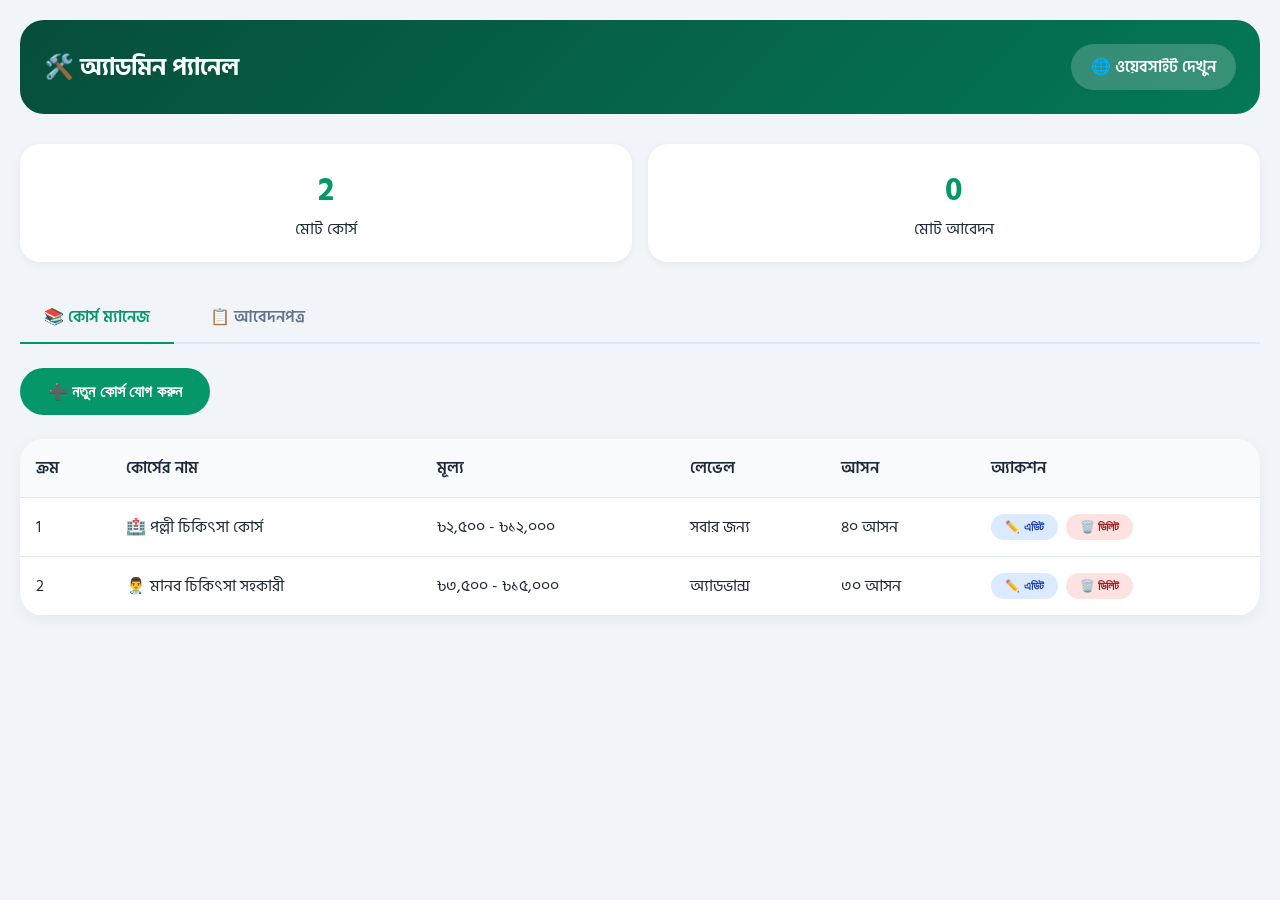
==== admin.html @ cebee60e "Add files via upload" ====
<!DOCTYPE html>
<html lang="bn">
<head>
    <meta charset="UTF-8">
    <meta name="viewport" content="width=device-width, initial-scale=1.0">
    <title>অ্যাডমিন প্যানেল | পল্লী চিকিৎসা একাডেমি</title>
    <link href="https://fonts.googleapis.com/css2?family=Hind+Siliguri:wght@300;400;500;600;700&display=swap" rel="stylesheet">
    <style>
        *{margin:0;padding:0;box-sizing:border-box;}
        body{font-family:'Hind Siliguri',sans-serif;background:#f1f5f9;color:#1e293b;padding:20px;}
        .admin-container{max-width:1400px;margin:0 auto;}
        .admin-header{background:linear-gradient(135deg,#064e3b,#047857);color:white;padding:24px;border-radius:24px;margin-bottom:30px;display:flex;justify-content:space-between;align-items:center;flex-wrap:wrap;gap:16px;}
        .admin-header h1{font-size:24px;display:flex;align-items:center;gap:10px;}
        .view-site-btn{background:rgba(255,255,255,0.2);color:white;padding:10px 20px;border-radius:50px;text-decoration:none;font-weight:600;}
        .stats-grid{display:grid;grid-template-columns:repeat(auto-fit,minmax(180px,1fr));gap:16px;margin-bottom:30px;}
        .stat-card{background:white;padding:20px;border-radius:20px;text-align:center;box-shadow:0 2px 8px rgba(0,0,0,0.05);}
        .stat-number{font-size:32px;font-weight:700;color:#059669;}
        .add-btn{background:#059669;color:white;border:none;padding:14px 28px;border-radius:50px;font-size:16px;font-weight:600;cursor:pointer;margin-bottom:24px;display:inline-flex;align-items:center;gap:8px;}
        .tabs{display:flex;gap:12px;margin-bottom:24px;border-bottom:2px solid #e2e8f0;}
        .tab{ padding:12px 24px;cursor:pointer;font-weight:600;color:#64748b;border-bottom:2px solid transparent;margin-bottom:-2px;}
        .tab.active{color:#059669;border-bottom-color:#059669;}
        .tab-content{display:none;}
        .tab-content.active{display:block;}
        .courses-table-wrapper{overflow-x:auto;background:white;border-radius:24px;box-shadow:0 4px 16px rgba(0,0,0,0.05);margin-bottom:30px;}
        .courses-table{width:100%;border-collapse:collapse;min-width:800px;}
        .courses-table th,.courses-table td{padding:16px;text-align:left;border-bottom:1px solid #e2e8f0;}
        .courses-table th{background:#f8fafc;font-weight:600;}
        .action-btns{display:flex;gap:8px;}
        .edit-btn,.delete-btn{padding:6px 14px;border-radius:30px;border:none;cursor:pointer;font-size:12px;font-weight:600;}
        .edit-btn{background:#dbeafe;color:#1e40af;}
        .delete-btn{background:#fee2e2;color:#991b1b;}
        .applications-table{width:100%;border-collapse:collapse;background:white;border-radius:24px;overflow:hidden;}
        .applications-table th,.applications-table td{padding:12px;border-bottom:1px solid #e2e8f0;text-align:left;font-size:13px;}
        .applications-table th{background:#f8fafc;}
        .modal{display:none;position:fixed;inset:0;background:rgba(0,0,0,0.5);align-items:center;justify-content:center;z-index:1000;}
        .modal.active{display:flex;}
        .modal-content{background:white;border-radius:28px;max-width:550px;width:90%;max-height:90vh;overflow-y:auto;padding:24px;animation:modalSlide 0.3s;}
        @keyframes modalSlide{from{opacity:0;transform:scale(0.95);}to{opacity:1;transform:scale(1);}}
        .form-group{margin-bottom:16px;}
        .form-group label{font-size:13px;font-weight:600;display:block;margin-bottom:6px;}
        .form-group input,.form-group select,.form-group textarea{width:100%;padding:12px;border:1.5px solid #e2e8f0;border-radius:14px;font-family:inherit;}
        .plan-row{display:flex;gap:12px;margin-bottom:12px;align-items:center;}
        .plan-row input{flex:1;}
        .remove-plan{background:#fee2e2;border:none;padding:8px 12px;border-radius:12px;cursor:pointer;}
        .add-plan{background:#f1f5f9;border:1px dashed #cbd5e1;padding:10px;width:100%;border-radius:14px;cursor:pointer;margin-top:8px;}
        .modal-buttons{display:flex;gap:12px;margin-top:24px;}
        .save-btn{background:#059669;color:white;padding:12px;border-radius:50px;flex:1;border:none;font-weight:600;cursor:pointer;}
        .cancel-btn{background:#e2e8f0;padding:12px;border-radius:50px;flex:1;border:none;cursor:pointer;}
        .toast{position:fixed;bottom:30px;right:30px;background:#059669;color:white;padding:12px 24px;border-radius:50px;animation:slideIn 0.3s;z-index:1100;}
        @keyframes slideIn{from{transform:translateX(100%);opacity:0;}to{transform:translateX(0);opacity:1;}}
        @media (max-width:600px){body{padding:12px;}.stat-number{font-size:24px;}}
    </style>
</head>
<body>
<div class="admin-container">
    <div class="admin-header">
        <h1>🛠️ অ্যাডমিন প্যানেল</h1>
        <a href="index.html" class="view-site-btn" target="_blank">🌐 ওয়েবসাইট দেখুন</a>
    </div>
    <div class="stats-grid">
        <div class="stat-card"><div class="stat-number" id="totalCourses">0</div><div>মোট কোর্স</div></div>
        <div class="stat-card"><div class="stat-number" id="totalApplications">0</div><div>মোট আবেদন</div></div>
    </div>
    <div class="tabs">
        <div class="tab active" data-tab="courses">📚 কোর্স ম্যানেজ</div>
        <div class="tab" data-tab="applications">📋 আবেদনপত্র</div>
    </div>
    <div id="coursesTab" class="tab-content active">
        <button class="add-btn" id="openAddModalBtn">➕ নতুন কোর্স যোগ করুন</button>
        <div class="courses-table-wrapper">
            <table class="courses-table"><thead><tr><th>ক্রম</th><th>কোর্সের নাম</th><th>মূল্য</th><th>লেভেল</th><th>আসন</th><th>অ্যাকশন</th></tr></thead><tbody id="coursesTableBody"></tbody></table>
        </div>
    </div>
    <div id="applicationsTab" class="tab-content">
        <div class="courses-table-wrapper">
            <table class="applications-table"><thead><tr><th>তারিখ</th><th>নাম</th><th>ফোন</th><th>ঠিকানা</th><th>কোর্স</th><th>মেয়াদ</th><th>প্রশ্ন</th></tr></thead><tbody id="applicationsTableBody"></tbody></table>
        </div>
        <button id="clearAppsBtn" style="margin-top:16px;background:#ef4444;color:white;border:none;padding:10px 20px;border-radius:50px;">🗑️ সব আবেদন মুছুন</button>
    </div>
</div>

<!-- কোর্স মডাল -->
<div class="modal" id="courseModal"><div class="modal-content"><h2 id="modalTitle">➕ নতুন কোর্স</h2><form id="courseForm"><div class="form-group"><label>কোর্সের নাম *</label><input type="text" id="courseName" required></div><div class="form-group"><label>ইমোজি</label><input type="text" id="courseEmoji" value="🏥"></div><div class="form-group"><label>আইকন রং</label><input type="text" id="iconBg" value="#dcfce7"></div><div class="form-group"><label>মূল্য পরিসর *</label><input type="text" id="priceRange" required></div><div class="form-group"><label>লেভেল</label><input type="text" id="level" value="সবার জন্য"></div><div class="form-group"><label>আসন সংখ্যা</label><input type="text" id="seats" value="৪০ আসন"></div><div class="form-group"><label>বিবরণ</label><textarea id="desc" rows="3"></textarea></div><div class="form-group"><label>টপিক্স (কমা দিয়ে)</label><input type="text" id="topics"></div><div class="form-group"><label>ট্যাগ রং</label><input type="text" id="tagColor" value="#166534"></div><div class="form-group"><label>ট্যাগ ব্যাকগ্রাউন্ড</label><input type="text" id="tagBg" value="#dcfce7"></div><label>মেয়াদ ও মূল্য:</label><div id="plansContainer"></div><button type="button" class="add-plan" id="addPlanBtn">+ আরও যোগ করুন</button><div class="modal-buttons"><button type="submit" class="save-btn">সংরক্ষণ</button><button type="button" class="cancel-btn" id="closeModalBtn">বাতিল</button></div></form></div></div>

<script>
let courses = [];
let editingIndex = null;

function loadData(){
    const stored = localStorage.getItem('palli_courses_live');
    if(stored && stored !== "undefined"){
        try{ courses = JSON.parse(stored); if(!Array.isArray(courses)) courses = []; }catch(e){ courses = []; }
    }
    if(!courses.length){
        courses = [
            {name:"পল্লী চিকিৎসা কোর্স", emoji:"🏥", iconBg:"#dcfce7", priceRange:"৳২,৫০০ - ৳১২,০০০", plans:[{duration:"৩ মাস",price:"৳২,৫০০"},{duration:"৬ মাস",price:"৳৫,৫০০"},{duration:"১ বছর",price:"৳১২,০০০"}], level:"সবার জন্য", seats:"৪০ আসন", desc:"গ্রামীণ স্বাস্থ্যসেবা কোর্স", topics:"প্রাথমিক চিকিৎসা,জ্বর", tagColor:"#166534", tagBg:"#dcfce7"},
            {name:"মানব চিকিৎসা সহকারী", emoji:"👨‍⚕️", iconBg:"#dbeafe", priceRange:"৳৩,৫০০ - ৳১৫,০০০", plans:[{duration:"৩ মাস",price:"৳৩,৫০๐"},{duration:"৬ মাস",price:"৳৮,০০০"},{duration:"১ বছর",price:"৳১৫,০০০"}], level:"অ্যাডভান্স", seats:"৩০ আসন", desc:"ডাক্তার সহকারী প্রশিক্ষণ", topics:"রোগী ব্যবস্থাপনা,ওষুধ", tagColor:"#1e40af", tagBg:"#dbeafe"}
        ];
        saveCourses();
    }
    renderCourseTable();
    updateStats();
}

function saveCourses(){
    localStorage.setItem('palli_courses_live', JSON.stringify(courses));
    updateStats();
}

function updateStats(){
    document.getElementById('totalCourses').innerText = courses.length;
    let apps = localStorage.getItem('palli_applications');
    apps = apps ? JSON.parse(apps).length : 0;
    document.getElementById('totalApplications').innerText = apps;
    renderApplicationsTable();
}

function renderCourseTable(){
    const tbody = document.getElementById('coursesTableBody');
    tbody.innerHTML = '';
    courses.forEach((c,idx)=>{
        const row = tbody.insertRow();
        row.insertCell(0).innerText = idx+1;
        row.insertCell(1).innerHTML = `${c.emoji} ${c.name}`;
        row.insertCell(2).innerText = c.priceRange;
        row.insertCell(3).innerText = c.level;
        row.insertCell(4).innerText = c.seats;
        row.insertCell(5).innerHTML = `<div class="action-btns"><button class="edit-btn" data-index="${idx}">✏️ এডিট</button><button class="delete-btn" data-index="${idx}">🗑️ ডিলিট</button></div>`;
    });
    document.querySelectorAll('.edit-btn').forEach(btn=>btn.addEventListener('click',(e)=>openEditModal(parseInt(btn.dataset.index))));
    document.querySelectorAll('.delete-btn').forEach(btn=>btn.addEventListener('click',(e)=>{ if(confirm('ডিলিট?')){ courses.splice(parseInt(btn.dataset.index),1); saveCourses(); renderCourseTable(); showToast('ডিলিট হয়েছে'); } }));
}

function renderApplicationsTable(){
    const tbody = document.getElementById('applicationsTableBody');
    if(!tbody) return;
    let apps = localStorage.getItem('palli_applications');
    apps = apps ? JSON.parse(apps) : [];
    tbody.innerHTML = '';
    apps.reverse().forEach(app=>{
        const row = tbody.insertRow();
        row.insertCell(0).innerText = app.timestamp || new Date().toLocaleString();
        row.insertCell(1).innerText = app.name || '';
        row.insertCell(2).innerText = app.phone || '';
        row.insertCell(3).innerText = app.address || '';
        row.insertCell(4).innerText = app.course || '';
        row.insertCell(5).innerText = app.duration_plan || '';
        row.insertCell(6).innerText = app.message || '';
    });
}

function getPlansFromForm(){
    const durations = document.querySelectorAll('.plan-duration');
    const prices = document.querySelectorAll('.plan-price');
    let plans = [];
    for(let i=0;i<durations.length;i++) plans.push({duration:durations[i].value, price:prices[i].value});
    return plans;
}

function renderPlansForm(plans){
    const container = document.getElementById('plansContainer');
    container.innerHTML = '';
    plans.forEach((plan,idx)=>{
        const div = document.createElement('div'); div.className='plan-row';
        div.innerHTML = `<input type="text" placeholder="মেয়াদ" value="${plan.duration}" class="plan-duration"><input type="text" placeholder="মূল্য" value="${plan.price}" class="plan-price"><button type="button" class="remove-plan" data-idx="${idx}">✖️</button>`;
        container.appendChild(div);
    });
    document.querySelectorAll('.remove-plan').forEach(btn=>btn.addEventListener('click',(e)=>{ let plansArr=getPlansFromForm(); plansArr.splice(parseInt(btn.dataset.idx),1); renderPlansForm(plansArr); }));
}

function openEditModal(idx){
    editingIndex = idx;
    const c = courses[idx];
    document.getElementById('modalTitle').innerText = '✏️ কোর্স এডিট';
    document.getElementById('courseName').value = c.name;
    document.getElementById('courseEmoji').value = c.emoji;
    document.getElementById('iconBg').value = c.iconBg;
    document.getElementById('priceRange').value = c.priceRange;
    document.getElementById('level').value = c.level;
    document.getElementById('seats').value = c.seats;
    document.getElementById('desc').value = c.desc;
    document.getElementById('topics').value = c.topics;
    document.getElementById('tagColor').value = c.tagColor;
    document.getElementById('tagBg').value = c.tagBg;
    renderPlansForm(c.plans);
    document.getElementById('courseModal').classList.add('active');
}

function openAddModal(){
    editingIndex = null;
    document.getElementById('modalTitle').innerText = '➕ নতুন কোর্স';
    document.getElementById('courseName').value = '';
    document.getElementById('courseEmoji').value = '🏥';
    document.getElementById('iconBg').value = '#dcfce7';
    document.getElementById('priceRange').value = '';
    document.getElementById('level').value = 'সবার জন্য';
    document.getElementById('seats').value = '৪০ আসন';
    document.getElementById('desc').value = '';
    document.getElementById('topics').value = '';
    document.getElementById('tagColor').value = '#166534';
    document.getElementById('tagBg').value = '#dcfce7';
    renderPlansForm([{duration:"৩ মাস",price:"৳০"},{duration:"৬ মাস",price:"৳০"}]);
    document.getElementById('courseModal').classList.add('active');
}

document.getElementById('courseForm')?.addEventListener('submit',(e)=>{
    e.preventDefault();
    const plans = getPlansFromForm();
    if(plans.length===0) return alert('অন্তত একটি মেয়াদ দিন');
    const courseData = {
        name: document.getElementById('courseName').value,
        emoji: document.getElementById('courseEmoji').value,
        iconBg: document.getElementById('iconBg').value,
        priceRange: document.getElementById('priceRange').value,
        level: document.getElementById('level').value,
        seats: document.getElementById('seats').value,
        desc: document.getElementById('desc').value,
        topics: document.getElementById('topics').value,
        tagColor: document.getElementById('tagColor').value,
        tagBg: document.getElementById('tagBg').value,
        plans: plans
    };
    if(!courseData.name) return alert('নাম দিন');
    if(!courseData.priceRange) return alert('মূল্য দিন');
    if(editingIndex!==null) courses[editingIndex]=courseData;
    else courses.push(courseData);
    saveCourses();
    renderCourseTable();
    document.getElementById('courseModal').classList.remove('active');
    showToast(editingIndex!==null ? 'আপডেট হয়েছে' : 'যোগ হয়েছে');
});

document.getElementById('addPlanBtn')?.addEventListener('click',()=>{ let p=getPlansFromForm(); p.push({duration:"নতুন মেয়াদ",price:"৳০"}); renderPlansForm(p); });
document.getElementById('openAddModalBtn')?.addEventListener('click',openAddModal);
document.getElementById('closeModalBtn')?.addEventListener('click',()=>document.getElementById('courseModal').classList.remove('active'));
document.getElementById('clearAppsBtn')?.addEventListener('click',()=>{ if(confirm('সব আবেদন মুছে ফেলতে চান?')){ localStorage.removeItem('palli_applications'); updateStats(); showToast('সব আবেদন মুছে ফেলা হয়েছে'); } });

document.querySelectorAll('.tab').forEach(tab=>{
    tab.addEventListener('click',()=>{
        document.querySelectorAll('.tab').forEach(t=>t.classList.remove('active'));
        document.querySelectorAll('.tab-content').forEach(c=>c.classList.remove('active'));
        tab.classList.add('active');
        document.getElementById(tab.dataset.tab+'Tab').classList.add('active');
        if(tab.dataset.tab === 'applications') renderApplicationsTable();
    });
});

function showToast(msg){ const t=document.createElement('div'); t.className='toast'; t.innerText=msg; document.body.appendChild(t); setTimeout(()=>t.remove(),2500); }
loadData();
</script>
</body>
</html>
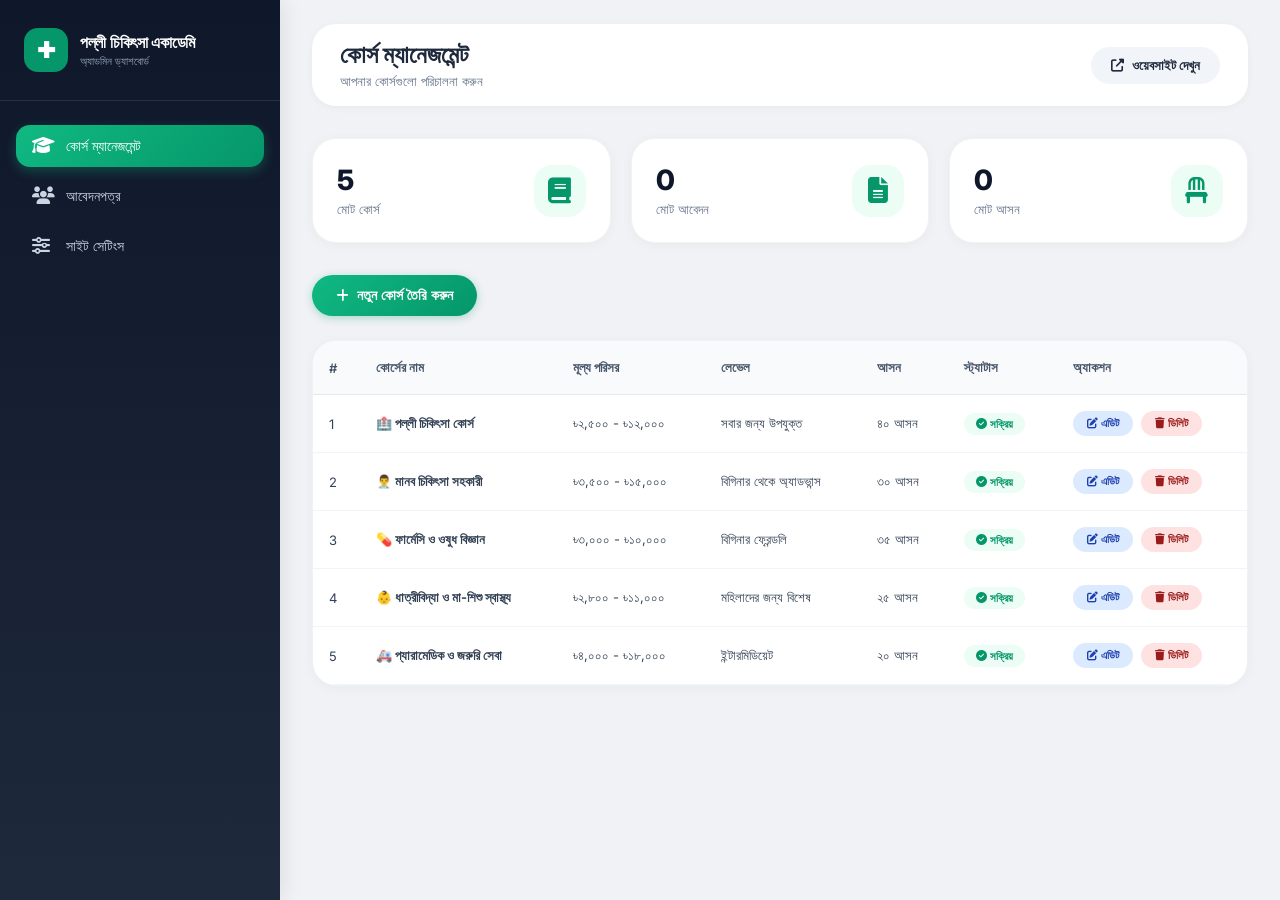
==== commit 87d634bb: "Add files via upload" ====
--- a/admin.html
+++ b/admin.html
@@ -2,251 +2,1366 @@
 <html lang="bn">
 <head>
     <meta charset="UTF-8">
-    <meta name="viewport" content="width=device-width, initial-scale=1.0">
-    <title>অ্যাডমিন প্যানেল | পল্লী চিকিৎসা একাডেমি</title>
-    <link href="https://fonts.googleapis.com/css2?family=Hind+Siliguri:wght@300;400;500;600;700&display=swap" rel="stylesheet">
+    <meta name="viewport" content="width=device-width, initial-scale=1.0, user-scalable=yes">
+    <title>পল্লী চিকিৎসা একাডেমি | অ্যাডমিন ড্যাশবোর্ড</title>
+    <link rel="preconnect" href="https://fonts.googleapis.com">
+    <link rel="preconnect" href="https://fonts.gstatic.com" crossorigin>
+    <link href="https://fonts.googleapis.com/css2?family=Inter:opsz,wght@14..32,300;14..32,400;14..32,500;14..32,600;14..32,700&display=swap" rel="stylesheet">
+    <link rel="stylesheet" href="https://cdnjs.cloudflare.com/ajax/libs/font-awesome/6.5.1/css/all.min.css">
     <style>
-        *{margin:0;padding:0;box-sizing:border-box;}
-        body{font-family:'Hind Siliguri',sans-serif;background:#f1f5f9;color:#1e293b;padding:20px;}
-        .admin-container{max-width:1400px;margin:0 auto;}
-        .admin-header{background:linear-gradient(135deg,#064e3b,#047857);color:white;padding:24px;border-radius:24px;margin-bottom:30px;display:flex;justify-content:space-between;align-items:center;flex-wrap:wrap;gap:16px;}
-        .admin-header h1{font-size:24px;display:flex;align-items:center;gap:10px;}
-        .view-site-btn{background:rgba(255,255,255,0.2);color:white;padding:10px 20px;border-radius:50px;text-decoration:none;font-weight:600;}
-        .stats-grid{display:grid;grid-template-columns:repeat(auto-fit,minmax(180px,1fr));gap:16px;margin-bottom:30px;}
-        .stat-card{background:white;padding:20px;border-radius:20px;text-align:center;box-shadow:0 2px 8px rgba(0,0,0,0.05);}
-        .stat-number{font-size:32px;font-weight:700;color:#059669;}
-        .add-btn{background:#059669;color:white;border:none;padding:14px 28px;border-radius:50px;font-size:16px;font-weight:600;cursor:pointer;margin-bottom:24px;display:inline-flex;align-items:center;gap:8px;}
-        .tabs{display:flex;gap:12px;margin-bottom:24px;border-bottom:2px solid #e2e8f0;}
-        .tab{ padding:12px 24px;cursor:pointer;font-weight:600;color:#64748b;border-bottom:2px solid transparent;margin-bottom:-2px;}
-        .tab.active{color:#059669;border-bottom-color:#059669;}
-        .tab-content{display:none;}
-        .tab-content.active{display:block;}
-        .courses-table-wrapper{overflow-x:auto;background:white;border-radius:24px;box-shadow:0 4px 16px rgba(0,0,0,0.05);margin-bottom:30px;}
-        .courses-table{width:100%;border-collapse:collapse;min-width:800px;}
-        .courses-table th,.courses-table td{padding:16px;text-align:left;border-bottom:1px solid #e2e8f0;}
-        .courses-table th{background:#f8fafc;font-weight:600;}
-        .action-btns{display:flex;gap:8px;}
-        .edit-btn,.delete-btn{padding:6px 14px;border-radius:30px;border:none;cursor:pointer;font-size:12px;font-weight:600;}
-        .edit-btn{background:#dbeafe;color:#1e40af;}
-        .delete-btn{background:#fee2e2;color:#991b1b;}
-        .applications-table{width:100%;border-collapse:collapse;background:white;border-radius:24px;overflow:hidden;}
-        .applications-table th,.applications-table td{padding:12px;border-bottom:1px solid #e2e8f0;text-align:left;font-size:13px;}
-        .applications-table th{background:#f8fafc;}
-        .modal{display:none;position:fixed;inset:0;background:rgba(0,0,0,0.5);align-items:center;justify-content:center;z-index:1000;}
-        .modal.active{display:flex;}
-        .modal-content{background:white;border-radius:28px;max-width:550px;width:90%;max-height:90vh;overflow-y:auto;padding:24px;animation:modalSlide 0.3s;}
-        @keyframes modalSlide{from{opacity:0;transform:scale(0.95);}to{opacity:1;transform:scale(1);}}
-        .form-group{margin-bottom:16px;}
-        .form-group label{font-size:13px;font-weight:600;display:block;margin-bottom:6px;}
-        .form-group input,.form-group select,.form-group textarea{width:100%;padding:12px;border:1.5px solid #e2e8f0;border-radius:14px;font-family:inherit;}
-        .plan-row{display:flex;gap:12px;margin-bottom:12px;align-items:center;}
-        .plan-row input{flex:1;}
-        .remove-plan{background:#fee2e2;border:none;padding:8px 12px;border-radius:12px;cursor:pointer;}
-        .add-plan{background:#f1f5f9;border:1px dashed #cbd5e1;padding:10px;width:100%;border-radius:14px;cursor:pointer;margin-top:8px;}
-        .modal-buttons{display:flex;gap:12px;margin-top:24px;}
-        .save-btn{background:#059669;color:white;padding:12px;border-radius:50px;flex:1;border:none;font-weight:600;cursor:pointer;}
-        .cancel-btn{background:#e2e8f0;padding:12px;border-radius:50px;flex:1;border:none;cursor:pointer;}
-        .toast{position:fixed;bottom:30px;right:30px;background:#059669;color:white;padding:12px 24px;border-radius:50px;animation:slideIn 0.3s;z-index:1100;}
-        @keyframes slideIn{from{transform:translateX(100%);opacity:0;}to{transform:translateX(0);opacity:1;}}
-        @media (max-width:600px){body{padding:12px;}.stat-number{font-size:24px;}}
+        * {
+            margin: 0;
+            padding: 0;
+            box-sizing: border-box;
+        }
+
+        body {
+            font-family: 'Inter', sans-serif;
+            background: #f0f2f5;
+            color: #1a1a2e;
+            overflow-x: hidden;
+        }
+
+        /* ========== DASHBOARD LAYOUT ========== */
+        .dashboard {
+            display: flex;
+            min-height: 100vh;
+        }
+
+        /* ========== SIDEBAR ========== */
+        .sidebar {
+            width: 280px;
+            background: linear-gradient(180deg, #0f172a 0%, #1e293b 100%);
+            color: #fff;
+            position: fixed;
+            height: 100vh;
+            transition: all 0.3s cubic-bezier(0.4, 0, 0.2, 1);
+            z-index: 100;
+            overflow-y: auto;
+            box-shadow: 4px 0 20px rgba(0, 0, 0, 0.08);
+        }
+
+        .sidebar-header {
+            padding: 28px 24px;
+            border-bottom: 1px solid rgba(255, 255, 255, 0.1);
+            margin-bottom: 24px;
+        }
+
+        .logo {
+            display: flex;
+            align-items: center;
+            gap: 12px;
+        }
+
+        .logo-icon {
+            width: 44px;
+            height: 44px;
+            background: linear-gradient(135deg, #10b981, #059669);
+            border-radius: 14px;
+            display: flex;
+            align-items: center;
+            justify-content: center;
+            font-size: 22px;
+            font-weight: 700;
+        }
+
+        .logo-text h2 {
+            font-size: 16px;
+            font-weight: 600;
+            letter-spacing: -0.3px;
+        }
+
+        .logo-text p {
+            font-size: 11px;
+            color: #94a3b8;
+            margin-top: 2px;
+        }
+
+        .nav-menu {
+            padding: 0 16px;
+        }
+
+        .nav-item {
+            display: flex;
+            align-items: center;
+            gap: 12px;
+            padding: 12px 16px;
+            margin-bottom: 8px;
+            border-radius: 14px;
+            color: #cbd5e1;
+            cursor: pointer;
+            transition: all 0.2s;
+            font-weight: 500;
+            font-size: 14px;
+        }
+
+        .nav-item i {
+            width: 22px;
+            font-size: 18px;
+        }
+
+        .nav-item:hover {
+            background: rgba(255, 255, 255, 0.08);
+            color: #fff;
+        }
+
+        .nav-item.active {
+            background: linear-gradient(135deg, #10b981, #059669);
+            color: #fff;
+            box-shadow: 0 4px 12px rgba(16, 185, 129, 0.3);
+        }
+
+        /* ========== MAIN CONTENT ========== */
+        .main-content {
+            flex: 1;
+            margin-left: 280px;
+            padding: 24px 32px;
+            transition: all 0.3s;
+        }
+
+        /* ========== TOP BAR ========== */
+        .top-bar {
+            display: flex;
+            justify-content: space-between;
+            align-items: center;
+            margin-bottom: 32px;
+            background: white;
+            padding: 16px 28px;
+            border-radius: 24px;
+            box-shadow: 0 2px 8px rgba(0, 0, 0, 0.04);
+        }
+
+        .page-title h1 {
+            font-size: 24px;
+            font-weight: 700;
+            color: #1e293b;
+        }
+
+        .page-title p {
+            font-size: 13px;
+            color: #64748b;
+            margin-top: 4px;
+        }
+
+        .view-site-btn {
+            background: #f1f5f9;
+            color: #1e293b;
+            padding: 10px 20px;
+            border-radius: 40px;
+            text-decoration: none;
+            font-size: 13px;
+            font-weight: 600;
+            transition: all 0.2s;
+            display: flex;
+            align-items: center;
+            gap: 8px;
+        }
+
+        .view-site-btn:hover {
+            background: #e2e8f0;
+            transform: translateY(-1px);
+        }
+
+        /* ========== STATS CARDS ========== */
+        .stats-grid {
+            display: grid;
+            grid-template-columns: repeat(auto-fit, minmax(240px, 1fr));
+            gap: 20px;
+            margin-bottom: 32px;
+        }
+
+        .stat-card {
+            background: white;
+            border-radius: 24px;
+            padding: 24px;
+            display: flex;
+            align-items: center;
+            justify-content: space-between;
+            transition: all 0.3s;
+            box-shadow: 0 2px 12px rgba(0, 0, 0, 0.04);
+            border: 1px solid rgba(0, 0, 0, 0.05);
+        }
+
+        .stat-card:hover {
+            transform: translateY(-2px);
+            box-shadow: 0 8px 24px rgba(0, 0, 0, 0.08);
+        }
+
+        .stat-info h3 {
+            font-size: 28px;
+            font-weight: 800;
+            color: #0f172a;
+        }
+
+        .stat-info p {
+            font-size: 13px;
+            color: #64748b;
+            margin-top: 4px;
+        }
+
+        .stat-icon {
+            width: 52px;
+            height: 52px;
+            background: #ecfdf5;
+            border-radius: 18px;
+            display: flex;
+            align-items: center;
+            justify-content: center;
+            font-size: 26px;
+            color: #059669;
+        }
+
+        /* ========== BUTTONS ========== */
+        .btn-primary {
+            background: linear-gradient(135deg, #10b981, #059669);
+            color: white;
+            border: none;
+            padding: 12px 24px;
+            border-radius: 40px;
+            font-weight: 600;
+            font-size: 14px;
+            cursor: pointer;
+            display: inline-flex;
+            align-items: center;
+            gap: 8px;
+            transition: all 0.2s;
+            margin-bottom: 24px;
+            box-shadow: 0 2px 8px rgba(5, 150, 105, 0.3);
+        }
+
+        .btn-primary:hover {
+            transform: translateY(-1px);
+            box-shadow: 0 4px 16px rgba(5, 150, 105, 0.4);
+        }
+
+        .btn-secondary {
+            background: #f1f5f9;
+            color: #334155;
+            border: none;
+            padding: 8px 16px;
+            border-radius: 30px;
+            font-weight: 500;
+            font-size: 12px;
+            cursor: pointer;
+            transition: 0.2s;
+        }
+
+        /* ========== TABLES ========== */
+        .table-container {
+            background: white;
+            border-radius: 24px;
+            overflow-x: auto;
+            box-shadow: 0 2px 12px rgba(0, 0, 0, 0.04);
+            border: 1px solid #eef2f6;
+        }
+
+        .data-table {
+            width: 100%;
+            border-collapse: collapse;
+            min-width: 800px;
+        }
+
+        .data-table th {
+            text-align: left;
+            padding: 18px 16px;
+            background: #f8fafc;
+            font-weight: 600;
+            font-size: 13px;
+            color: #475569;
+            border-bottom: 1px solid #e2e8f0;
+        }
+
+        .data-table td {
+            padding: 16px;
+            border-bottom: 1px solid #f1f5f9;
+            font-size: 13px;
+            color: #334155;
+        }
+
+        .data-table tr:hover {
+            background: #fafcff;
+        }
+
+        .action-btns {
+            display: flex;
+            gap: 8px;
+        }
+
+        .edit-btn {
+            background: #dbeafe;
+            color: #1e40af;
+            border: none;
+            padding: 6px 14px;
+            border-radius: 20px;
+            font-size: 11px;
+            font-weight: 600;
+            cursor: pointer;
+            transition: 0.2s;
+        }
+
+        .delete-btn {
+            background: #fee2e2;
+            color: #991b1b;
+            border: none;
+            padding: 6px 14px;
+            border-radius: 20px;
+            font-size: 11px;
+            font-weight: 600;
+            cursor: pointer;
+            transition: 0.2s;
+        }
+
+        .edit-btn:hover, .delete-btn:hover {
+            transform: scale(0.98);
+        }
+
+        /* ========== SETTINGS FORM ========== */
+        .settings-form {
+            background: white;
+            border-radius: 24px;
+            padding: 32px;
+        }
+
+        .settings-section {
+            margin-bottom: 32px;
+            padding-bottom: 24px;
+            border-bottom: 1px solid #eef2f6;
+        }
+
+        .settings-section h3 {
+            font-size: 18px;
+            font-weight: 700;
+            margin-bottom: 20px;
+            color: #0f172a;
+        }
+
+        .form-grid-2 {
+            display: grid;
+            grid-template-columns: repeat(2, 1fr);
+            gap: 20px;
+        }
+
+        .form-group {
+            margin-bottom: 18px;
+        }
+
+        .form-group label {
+            display: block;
+            font-size: 13px;
+            font-weight: 600;
+            margin-bottom: 6px;
+            color: #334155;
+        }
+
+        .form-group input,
+        .form-group select,
+        .form-group textarea {
+            width: 100%;
+            padding: 12px 16px;
+            border: 1.5px solid #e2e8f0;
+            border-radius: 16px;
+            font-family: inherit;
+            font-size: 14px;
+            transition: 0.2s;
+        }
+
+        .form-group input:focus,
+        .form-group select:focus,
+        .form-group textarea:focus {
+            outline: none;
+            border-color: #10b981;
+            box-shadow: 0 0 0 3px rgba(16, 185, 129, 0.1);
+        }
+
+        .color-preview {
+            width: 50px;
+            height: 40px;
+            border-radius: 12px;
+            border: 2px solid #e2e8f0;
+            margin-top: 8px;
+        }
+
+        /* ========== MODAL ========== */
+        .modal {
+            display: none;
+            position: fixed;
+            inset: 0;
+            background: rgba(0, 0, 0, 0.6);
+            backdrop-filter: blur(4px);
+            align-items: center;
+            justify-content: center;
+            z-index: 1000;
+        }
+
+        .modal.active {
+            display: flex;
+            animation: fadeIn 0.2s ease;
+        }
+
+        @keyframes fadeIn {
+            from { opacity: 0; }
+            to { opacity: 1; }
+        }
+
+        .modal-content {
+            background: white;
+            border-radius: 32px;
+            max-width: 600px;
+            width: 90%;
+            max-height: 85vh;
+            overflow-y: auto;
+            padding: 28px;
+            animation: slideUp 0.3s cubic-bezier(0.34, 1.56, 0.64, 1);
+        }
+
+        @keyframes slideUp {
+            from {
+                opacity: 0;
+                transform: translateY(30px);
+            }
+            to {
+                opacity: 1;
+                transform: translateY(0);
+            }
+        }
+
+        .modal-header {
+            display: flex;
+            justify-content: space-between;
+            align-items: center;
+            margin-bottom: 24px;
+            padding-bottom: 16px;
+            border-bottom: 2px solid #eef2f6;
+        }
+
+        .modal-header h2 {
+            font-size: 22px;
+            font-weight: 700;
+        }
+
+        .modal-close {
+            background: #f1f5f9;
+            border: none;
+            width: 36px;
+            height: 36px;
+            border-radius: 50%;
+            cursor: pointer;
+            font-size: 18px;
+            transition: 0.2s;
+        }
+
+        .plan-row {
+            display: flex;
+            gap: 12px;
+            margin-bottom: 12px;
+            align-items: center;
+        }
+
+        .plan-row input {
+            flex: 1;
+        }
+
+        .remove-plan {
+            background: #fee2e2;
+            border: none;
+            padding: 10px 14px;
+            border-radius: 14px;
+            cursor: pointer;
+            color: #991b1b;
+        }
+
+        .add-plan {
+            background: #f1f5f9;
+            border: 1px dashed #cbd5e1;
+            padding: 12px;
+            width: 100%;
+            border-radius: 16px;
+            cursor: pointer;
+            margin-top: 12px;
+            font-weight: 500;
+            transition: 0.2s;
+        }
+
+        .modal-buttons {
+            display: flex;
+            gap: 12px;
+            margin-top: 28px;
+        }
+
+        .save-btn {
+            flex: 1;
+            background: linear-gradient(135deg, #10b981, #059669);
+            color: white;
+            border: none;
+            padding: 14px;
+            border-radius: 40px;
+            font-weight: 700;
+            cursor: pointer;
+        }
+
+        .cancel-btn {
+            flex: 1;
+            background: #f1f5f9;
+            border: none;
+            padding: 14px;
+            border-radius: 40px;
+            font-weight: 600;
+            cursor: pointer;
+        }
+
+        .badge {
+            background: #ecfdf5;
+            color: #059669;
+            padding: 4px 12px;
+            border-radius: 20px;
+            font-size: 11px;
+            font-weight: 600;
+            display: inline-block;
+        }
+
+        .toast {
+            position: fixed;
+            bottom: 30px;
+            right: 30px;
+            background: #1e293b;
+            color: white;
+            padding: 14px 24px;
+            border-radius: 50px;
+            animation: slideIn 0.3s ease;
+            z-index: 1100;
+            font-size: 14px;
+            box-shadow: 0 4px 20px rgba(0,0,0,0.15);
+        }
+
+        @keyframes slideIn {
+            from {
+                transform: translateX(100%);
+                opacity: 0;
+            }
+            to {
+                transform: translateX(0);
+                opacity: 1;
+            }
+        }
+
+        .tab-content {
+            display: none;
+            animation: fadeIn 0.3s;
+        }
+
+        .tab-content.active {
+            display: block;
+        }
+
+        .empty-state {
+            text-align: center;
+            padding: 60px 20px;
+            color: #94a3b8;
+        }
+
+        @media (max-width: 768px) {
+            .sidebar {
+                transform: translateX(-100%);
+                position: fixed;
+                z-index: 200;
+            }
+            .sidebar.mobile-open {
+                transform: translateX(0);
+            }
+            .main-content {
+                margin-left: 0;
+                padding: 16px;
+            }
+            .top-bar {
+                flex-direction: column;
+                gap: 12px;
+                text-align: center;
+            }
+            .stats-grid {
+                grid-template-columns: 1fr;
+            }
+            .form-grid-2 {
+                grid-template-columns: 1fr;
+            }
+        }
+
+        ::-webkit-scrollbar {
+            width: 6px;
+            height: 6px;
+        }
+        ::-webkit-scrollbar-track {
+            background: #e2e8f0;
+            border-radius: 10px;
+        }
+        ::-webkit-scrollbar-thumb {
+            background: #94a3b8;
+            border-radius: 10px;
+        }
     </style>
 </head>
 <body>
-<div class="admin-container">
-    <div class="admin-header">
-        <h1>🛠️ অ্যাডমিন প্যানেল</h1>
-        <a href="index.html" class="view-site-btn" target="_blank">🌐 ওয়েবসাইট দেখুন</a>
-    </div>
-    <div class="stats-grid">
-        <div class="stat-card"><div class="stat-number" id="totalCourses">0</div><div>মোট কোর্স</div></div>
-        <div class="stat-card"><div class="stat-number" id="totalApplications">0</div><div>মোট আবেদন</div></div>
-    </div>
-    <div class="tabs">
-        <div class="tab active" data-tab="courses">📚 কোর্স ম্যানেজ</div>
-        <div class="tab" data-tab="applications">📋 আবেদনপত্র</div>
-    </div>
-    <div id="coursesTab" class="tab-content active">
-        <button class="add-btn" id="openAddModalBtn">➕ নতুন কোর্স যোগ করুন</button>
-        <div class="courses-table-wrapper">
-            <table class="courses-table"><thead><tr><th>ক্রম</th><th>কোর্সের নাম</th><th>মূল্য</th><th>লেভেল</th><th>আসন</th><th>অ্যাকশন</th></tr></thead><tbody id="coursesTableBody"></tbody></table>
+<div class="dashboard">
+    <!-- SIDEBAR -->
+    <aside class="sidebar" id="sidebar">
+        <div class="sidebar-header">
+            <div class="logo">
+                <div class="logo-icon" id="sidebarLogoIcon">✚</div>
+                <div class="logo-text">
+                    <h2 id="sidebarSiteName">পল্লী চিকিৎসা একাডেমি</h2>
+                    <p>অ্যাডমিন ড্যাশবোর্ড</p>
+                </div>
+            </div>
         </div>
-    </div>
-    <div id="applicationsTab" class="tab-content">
-        <div class="courses-table-wrapper">
-            <table class="applications-table"><thead><tr><th>তারিখ</th><th>নাম</th><th>ফোন</th><th>ঠিকানা</th><th>কোর্স</th><th>মেয়াদ</th><th>প্রশ্ন</th></tr></thead><tbody id="applicationsTableBody"></tbody></table>
+        <div class="nav-menu">
+            <div class="nav-item active" data-tab="courses">
+                <i class="fas fa-graduation-cap"></i>
+                <span>কোর্স ম্যানেজমেন্ট</span>
+            </div>
+            <div class="nav-item" data-tab="applications">
+                <i class="fas fa-users"></i>
+                <span>আবেদনপত্র</span>
+            </div>
+            <div class="nav-item" data-tab="settings">
+                <i class="fas fa-sliders-h"></i>
+                <span>সাইট সেটিংস</span>
+            </div>
         </div>
-        <button id="clearAppsBtn" style="margin-top:16px;background:#ef4444;color:white;border:none;padding:10px 20px;border-radius:50px;">🗑️ সব আবেদন মুছুন</button>
+    </aside>
+
+    <!-- MAIN CONTENT -->
+    <main class="main-content">
+        <div class="top-bar">
+            <div class="page-title">
+                <h1 id="pageTitle">কোর্স ম্যানেজমেন্ট</h1>
+                <p>আপনার কোর্সগুলো পরিচালনা করুন</p>
+            </div>
+            <a href="index.html" target="_blank" class="view-site-btn">
+                <i class="fas fa-external-link-alt"></i> ওয়েবসাইট দেখুন
+            </a>
+        </div>
+
+        <div class="stats-grid">
+            <div class="stat-card">
+                <div class="stat-info">
+                    <h3 id="totalCourses">0</h3>
+                    <p>মোট কোর্স</p>
+                </div>
+                <div class="stat-icon"><i class="fas fa-book"></i></div>
+            </div>
+            <div class="stat-card">
+                <div class="stat-info">
+                    <h3 id="totalApplications">0</h3>
+                    <p>মোট আবেদন</p>
+                </div>
+                <div class="stat-icon"><i class="fas fa-file-alt"></i></div>
+            </div>
+            <div class="stat-card">
+                <div class="stat-info">
+                    <h3 id="totalSeats">0</h3>
+                    <p>মোট আসন</p>
+                </div>
+                <div class="stat-icon"><i class="fas fa-chair"></i></div>
+            </div>
+        </div>
+
+        <!-- COURSES TAB -->
+        <div id="coursesTab" class="tab-content active">
+            <button class="btn-primary" id="openAddCourseBtn">
+                <i class="fas fa-plus"></i> নতুন কোর্স তৈরি করুন
+            </button>
+            <div class="table-container">
+                <table class="data-table">
+                    <thead>
+                        <tr>
+                            <th>#</th>
+                            <th>কোর্সের নাম</th>
+                            <th>মূল্য পরিসর</th>
+                            <th>লেভেল</th>
+                            <th>আসন</th>
+                            <th>স্ট্যাটাস</th>
+                            <th>অ্যাকশন</th>
+                        </tr>
+                    </thead>
+                    <tbody id="coursesTableBody"></tbody>
+                </table>
+            </div>
+        </div>
+
+        <!-- APPLICATIONS TAB -->
+        <div id="applicationsTab" class="tab-content">
+            <div class="table-container">
+                <table class="data-table">
+                    <thead>
+                        <tr>
+                            <th>তারিখ</th>
+                            <th>নাম</th>
+                            <th>ফোন</th>
+                            <th>ঠিকানা</th>
+                            <th>কোর্স</th>
+                            <th>মেয়াদ</th>
+                            <th>প্রশ্ন</th>
+                        </tr>
+                    </thead>
+                    <tbody id="applicationsTableBody"></tbody>
+                </table>
+            </div>
+            <button id="clearAllApps" style="margin-top: 20px; background: #ef4444; color: white; border: none; padding: 10px 20px; border-radius: 40px; cursor: pointer;">
+                <i class="fas fa-trash-alt"></i> সব আবেদন মুছুন
+            </button>
+        </div>
+
+        <!-- SETTINGS TAB (সাইট সেটিংস) -->
+        <div id="settingsTab" class="tab-content">
+            <div class="settings-form">
+                <div class="settings-section">
+                    <h3><i class="fas fa-building"></i> ব্র্যান্ডিং সেটিংস</h3>
+                    <div class="form-grid-2">
+                        <div class="form-group">
+                            <label>সাইটের নাম (বাংলা)</label>
+                            <input type="text" id="siteNameBn" placeholder="পল্লী চিকিৎসা একাডেমি">
+                        </div>
+                        <div class="form-group">
+                            <label>সাইটের নাম (ইংরেজি)</label>
+                            <input type="text" id="siteNameEn" placeholder="Palli Chikitsa Academy">
+                        </div>
+                        <div class="form-group">
+                            <label>লোগো আইকন (ইমোজি / টেক্সট)</label>
+                            <input type="text" id="logoIcon" placeholder="✚">
+                        </div>
+                        <div class="form-group">
+                            <label>লোগো ব্যাকগ্রাউন্ড রং</label>
+                            <input type="color" id="logoBgColor" value="#059669" style="height: 45px;">
+                        </div>
+                    </div>
+                </div>
+
+                <div class="settings-section">
+                    <h3><i class="fas fa-star"></i> হিরো সেকশন সেটিংস</h3>
+                    <div class="form-grid-2">
+                        <div class="form-group">
+                            <label>হিরো ব্যাজ টেক্সট</label>
+                            <input type="text" id="heroBadge" placeholder="🏥 বাংলাদেশের বিশ্বস্ত মেডিকেল ট্রেনিং ইনস্টিটিউট">
+                        </div>
+                        <div class="form-group">
+                            <label>হিরো শিরোনাম (প্রথম লাইন)</label>
+                            <input type="text" id="heroTitleLine1" placeholder="দক্ষ হোন, মানুষের">
+                        </div>
+                        <div class="form-group">
+                            <label>হিরো শিরোনাম (হাইলাইটেড অংশ)</label>
+                            <input type="text" id="heroTitleHighlight" placeholder="সেবা করুন">
+                        </div>
+                        <div class="form-group">
+                            <label>হিরো বিবরণ</label>
+                            <input type="text" id="heroDesc" placeholder="আধুনিক চিকিৎসা বিজ্ঞানের প্রশিক্ষণ নিন...">
+                        </div>
+                    </div>
+                </div>
+
+                <div class="settings-section">
+                    <h3><i class="fas fa-phone-alt"></i> যোগাযোগের তথ্য</h3>
+                    <div class="form-grid-2">
+                        <div class="form-group">
+                            <label>ফোন নম্বর</label>
+                            <input type="text" id="contactPhone" placeholder="০১৭০০-০০০০০০">
+                        </div>
+                        <div class="form-group">
+                            <label>ইমেইল</label>
+                            <input type="email" id="contactEmail" placeholder="info@pallichikitsa.com">
+                        </div>
+                        <div class="form-group">
+                            <label>ঠিকানা</label>
+                            <input type="text" id="contactAddress" placeholder="ঢাকা, বাংলাদেশ">
+                        </div>
+                    </div>
+                </div>
+
+                <div class="settings-section">
+                    <h3><i class="fas fa-chart-simple"></i> পরিসংখ্যান সেটিংস</h3>
+                    <div class="form-grid-2">
+                        <div class="form-group">
+                            <label>শিক্ষার্থী সংখ্যা (টেক্সট)</label>
+                            <input type="text" id="statStudents" placeholder="৫০০+">
+                        </div>
+                        <div class="form-group">
+                            <label>কোর্স সংখ্যা (টেক্সট)</label>
+                            <input type="text" id="statCoursesCount" placeholder="৫টি">
+                        </div>
+                        <div class="form-group">
+                            <label>সার্টিফিকেট টেক্সট</label>
+                            <input type="text" id="statCertificate" placeholder="১০০%">
+                        </div>
+                    </div>
+                </div>
+
+                <div class="settings-section">
+                    <h3><i class="fas fa-palette"></i> কালার সেটিংস</h3>
+                    <div class="form-grid-2">
+                        <div class="form-group">
+                            <label>প্রাইমারি কালার</label>
+                            <input type="color" id="primaryColor" value="#059669" style="height: 45px;">
+                            <div class="color-preview" style="background:#059669"></div>
+                        </div>
+                        <div class="form-group">
+                            <label>সেকেন্ডারি কালার</label>
+                            <input type="color" id="secondaryColor" value="#10b981" style="height: 45px;">
+                        </div>
+                    </div>
+                </div>
+
+                <div class="settings-section">
+                    <h3><i class="fas fa-database"></i> ডাটা ব্যাকআপ</h3>
+                    <button id="exportDataBtn" class="btn-primary" style="margin-right: 12px;">
+                        <i class="fas fa-download"></i> ডাটা এক্সপোর্ট (JSON)
+                    </button>
+                    <button id="importDataBtn" class="btn-secondary">
+                        <i class="fas fa-upload"></i> ডাটা ইমপোর্ট
+                    </button>
+                    <input type="file" id="importFile" accept=".json" style="display: none;">
+                    <hr style="margin: 24px 0;">
+                    <button id="resetSystemBtn" style="background: #dc2626; color: white; border: none; padding: 12px 24px; border-radius: 40px; cursor: pointer;">
+                        <i class="fas fa-refresh"></i> ডিফল্ট কোর্স রিস্টোর
+                    </button>
+                    <p style="font-size: 12px; color: #94a3b8; margin-top: 12px;">সাবধান: এটি সব কাস্টম কোর্স মুছে ডিফল্ট কোর্স লোড করবে।</p>
+                </div>
+
+                <div class="settings-section">
+                    <button id="saveSiteSettings" class="save-btn" style="width: auto; padding: 14px 32px;">
+                        <i class="fas fa-save"></i> সব সেটিংস সংরক্ষণ করুন
+                    </button>
+                </div>
+            </div>
+        </div>
+    </main>
+</div>
+
+<!-- MODAL FOR COURSE -->
+<div class="modal" id="courseModal">
+    <div class="modal-content">
+        <div class="modal-header">
+            <h2 id="modalTitle">➕ নতুন কোর্স যোগ করুন</h2>
+            <button class="modal-close" id="closeModalBtn"><i class="fas fa-times"></i></button>
+        </div>
+        <form id="courseForm">
+            <div class="form-group">
+                <label>📌 কোর্সের নাম *</label>
+                <input type="text" id="courseName" placeholder="যেমন: পল্লী চিকিৎসা কোর্স" required>
+            </div>
+            <div class="form-group">
+                <label>🎨 ইমোজি / আইকন</label>
+                <input type="text" id="courseEmoji" value="🏥">
+            </div>
+            <div class="form-group">
+                <label>🎨 আইকন ব্যাকগ্রাউন্ড রং</label>
+                <input type="color" id="iconBg" value="#dcfce7" style="height: 45px;">
+            </div>
+            <div class="form-group">
+                <label>💰 মূল্য পরিসর *</label>
+                <input type="text" id="priceRange" placeholder="যেমন: ৳২,৫০০ - ৳১২,০০০" required>
+            </div>
+            <div class="form-group">
+                <label>📊 লেভেল</label>
+                <input type="text" id="level" value="সবার জন্য উপযুক্ত">
+            </div>
+            <div class="form-group">
+                <label>🪑 আসন সংখ্যা</label>
+                <input type="text" id="seats" value="৪০ আসন">
+            </div>
+            <div class="form-group">
+                <label>📝 বিস্তারিত বিবরণ</label>
+                <textarea id="desc" rows="3" placeholder="কোর্স সম্পর্কে বিস্তারিত লিখুন..."></textarea>
+            </div>
+            <div class="form-group">
+                <label>🏷️ টপিক্স (কমা দিয়ে আলাদা করুন)</label>
+                <input type="text" id="topics" placeholder="প্রাথমিক চিকিৎসা, জ্বর, ডায়রিয়া">
+            </div>
+            <div class="form-group">
+                <label>🎨 ট্যাগ রং</label>
+                <input type="color" id="tagColor" value="#166534" style="height: 45px;">
+            </div>
+            <div class="form-group">
+                <label>🎨 ট্যাগ ব্যাকগ্রাউন্ড</label>
+                <input type="color" id="tagBg" value="#dcfce7" style="height: 45px;">
+            </div>
+            
+            <label>📅 মেয়াদ ও মূল্য পরিকল্পনা</label>
+            <div id="plansContainer"></div>
+            <button type="button" class="add-plan" id="addPlanBtn">
+                <i class="fas fa-plus"></i> আরও একটি পরিকল্পনা যোগ করুন
+            </button>
+
+            <div class="modal-buttons">
+                <button type="submit" class="save-btn"><i class="fas fa-save"></i> সংরক্ষণ করুন</button>
+                <button type="button" class="cancel-btn" id="cancelModalBtn">বাতিল করুন</button>
+            </div>
+        </form>
     </div>
 </div>
 
-<!-- কোর্স মডাল -->
-<div class="modal" id="courseModal"><div class="modal-content"><h2 id="modalTitle">➕ নতুন কোর্স</h2><form id="courseForm"><div class="form-group"><label>কোর্সের নাম *</label><input type="text" id="courseName" required></div><div class="form-group"><label>ইমোজি</label><input type="text" id="courseEmoji" value="🏥"></div><div class="form-group"><label>আইকন রং</label><input type="text" id="iconBg" value="#dcfce7"></div><div class="form-group"><label>মূল্য পরিসর *</label><input type="text" id="priceRange" required></div><div class="form-group"><label>লেভেল</label><input type="text" id="level" value="সবার জন্য"></div><div class="form-group"><label>আসন সংখ্যা</label><input type="text" id="seats" value="৪০ আসন"></div><div class="form-group"><label>বিবরণ</label><textarea id="desc" rows="3"></textarea></div><div class="form-group"><label>টপিক্স (কমা দিয়ে)</label><input type="text" id="topics"></div><div class="form-group"><label>ট্যাগ রং</label><input type="text" id="tagColor" value="#166534"></div><div class="form-group"><label>ট্যাগ ব্যাকগ্রাউন্ড</label><input type="text" id="tagBg" value="#dcfce7"></div><label>মেয়াদ ও মূল্য:</label><div id="plansContainer"></div><button type="button" class="add-plan" id="addPlanBtn">+ আরও যোগ করুন</button><div class="modal-buttons"><button type="submit" class="save-btn">সংরক্ষণ</button><button type="button" class="cancel-btn" id="closeModalBtn">বাতিল</button></div></form></div></div>
-
 <script>
-let courses = [];
-let editingIndex = null;
-
-function loadData(){
-    const stored = localStorage.getItem('palli_courses_live');
-    if(stored && stored !== "undefined"){
-        try{ courses = JSON.parse(stored); if(!Array.isArray(courses)) courses = []; }catch(e){ courses = []; }
+    // ==================== GLOBAL VARIABLES ====================
+    let courses = [];
+    let editingIndex = null;
+    
+    // ==================== সাইট সেটিংস ডিফল্ট ====================
+    const defaultSiteSettings = {
+        siteNameBn: "পল্লী চিকিৎসা একাডেমি",
+        siteNameEn: "Palli Chikitsa Academy",
+        logoIcon: "✚",
+        logoBgColor: "#059669",
+        heroBadge: "🏥 বাংলাদেশের বিশ্বস্ত মেডিকেল ট্রেনিং ইনস্টিটিউট",
+        heroTitleLine1: "দক্ষ হোন, মানুষের",
+        heroTitleHighlight: "সেবা করুন",
+        heroDesc: "আধুনিক চিকিৎসা বিজ্ঞানের প্রশিক্ষণ নিন — গ্রামে-শহরে সুস্বাস্থ্য নিশ্চিত করতে আমরা প্রতিশ্রুতিবদ্ধ।",
+        contactPhone: "০১৭০০-০০০০০০",
+        contactEmail: "info@pallichikitsa.com",
+        contactAddress: "ঢাকা, বাংলাদেশ",
+        statStudents: "৫০০+",
+        statCoursesCount: "৫টি",
+        statCertificate: "১০০%",
+        primaryColor: "#059669",
+        secondaryColor: "#10b981"
+    };
+    
+    let siteSettings = {};
+
+    // ==================== ডিফল্ট কোর্স ====================
+    const defaultCourses = [
+        {
+            name: "পল্লী চিকিৎসা কোর্স",
+            emoji: "🏥",
+            iconBg: "#dcfce7",
+            priceRange: "৳২,৫০০ - ৳১২,০০০",
+            plans: [
+                { duration: "৩ মাস", price: "৳২,৫০০" },
+                { duration: "৬ মাস", price: "৳৫,৫০০" },
+                { duration: "১ বছর", price: "৳১২,০০০" }
+            ],
+            level: "সবার জন্য উপযুক্ত",
+            seats: "৪০ আসন",
+            desc: "গ্রামীণ জনগোষ্ঠীকে প্রাথমিক স্বাস্থ্যসেবা দেওয়ার জন্য এই কোর্সটি বিশেষভাবে তৈরি।",
+            topics: "প্রাথমিক চিকিৎসা, জ্বর-ঠান্ডা, ডায়রিয়া ব্যবস্থাপনা, রক্তচাপ পরিমাপ",
+            tagColor: "#166534",
+            tagBg: "#dcfce7"
+        },
+        {
+            name: "মানব চিকিৎসা সহকারী",
+            emoji: "👨‍⚕️",
+            iconBg: "#dbeafe",
+            priceRange: "৳৩,৫০০ - ৳১৫,০০০",
+            plans: [
+                { duration: "৩ মাস", price: "৳৩,৫০০" },
+                { duration: "৬ মাস", price: "৳৮,০০০" },
+                { duration: "১ বছর", price: "৳১৫,০০০" }
+            ],
+            level: "বিগিনার থেকে অ্যাডভান্স",
+            seats: "৩০ আসন",
+            desc: "ডাক্তারের সহকারী হিসেবে কাজ করার জন্য সম্পূর্ণ প্রশিক্ষণ।",
+            topics: "রোগী ব্যবস্থাপনা, ওষুধ পরিচিতি, ইনজেকশন প্রদান, ড্রেসিং",
+            tagColor: "#1e40af",
+            tagBg: "#dbeafe"
+        },
+        {
+            name: "ফার্মেসি ও ওষুধ বিজ্ঞান",
+            emoji: "💊",
+            iconBg: "#fef9c3",
+            priceRange: "৳৩,০০০ - ৳১০,০০০",
+            plans: [
+                { duration: "৩ মাস", price: "৳৩,০০০" },
+                { duration: "৬ মাস", price: "৳৬,৫০০" },
+                { duration: "১ বছর", price: "৳১০,০০০" }
+            ],
+            level: "বিগিনার ফ্রেন্ডলি",
+            seats: "৩৫ আসন",
+            desc: "ফার্মেসি পরিচালনার সম্পূর্ণ জ্ঞান অর্জন করুন।",
+            topics: "ওষুধ পরিচিতি, ফার্মেসি আইন, স্টক ম্যানেজমেন্ট",
+            tagColor: "#854d0e",
+            tagBg: "#fef9c3"
+        },
+        {
+            name: "ধাত্রীবিদ্যা ও মা-শিশু স্বাস্থ্য",
+            emoji: "👶",
+            iconBg: "#fce7f3",
+            priceRange: "৳২,৮০০ - ৳১১,০০০",
+            plans: [
+                { duration: "৩ মাস", price: "৳২,৮০০" },
+                { duration: "৬ মাস", price: "৳৬,০০০" },
+                { duration: "১ বছর", price: "৳১১,০০০" }
+            ],
+            level: "মহিলাদের জন্য বিশেষ",
+            seats: "২৫ আসন",
+            desc: "মা ও শিশু স্বাস্থ্যসেবায় বিশেষজ্ঞ হোন।",
+            topics: "গর্ভকালীন সেবা, প্রসব সহযোগিতা, নবজাতক পরিচর্যা",
+            tagColor: "#9d174d",
+            tagBg: "#fce7f3"
+        },
+        {
+            name: "প্যারামেডিক ও জরুরি সেবা",
+            emoji: "🚑",
+            iconBg: "#fee2e2",
+            priceRange: "৳৪,০০০ - ৳১৮,০০০",
+            plans: [
+                { duration: "৩ মাস", price: "৳৪,০০০" },
+                { duration: "৬ মাস", price: "৳৯,৫০০" },
+                { duration: "১ বছর", price: "৳১৮,০০০" }
+            ],
+            level: "ইন্টারমিডিয়েট",
+            seats: "২০ আসন",
+            desc: "জরুরি চিকিৎসা সেবায় দক্ষ হয়ে উঠুন।",
+            topics: "CPR ও AED, ট্রমা ম্যানেজমেন্ট, অ্যাম্বুলেন্স সেবা",
+            tagColor: "#991b1b",
+            tagBg: "#fee2e2"
+        }
+    ];
+
+    // ==================== সাইট সেটিংস লোড/সেভ ====================
+    function loadSiteSettings() {
+        const stored = localStorage.getItem('palli_site_settings');
+        if (stored && stored !== "undefined") {
+            try {
+                siteSettings = JSON.parse(stored);
+            } catch(e) { siteSettings = { ...defaultSiteSettings }; }
+        } else {
+            siteSettings = { ...defaultSiteSettings };
+        }
+        // সাইডবার আপডেট
+        document.getElementById('sidebarSiteName').innerText = siteSettings.siteNameBn;
+        document.getElementById('sidebarLogoIcon').innerText = siteSettings.logoIcon;
+        document.getElementById('sidebarLogoIcon').style.background = siteSettings.logoBgColor;
+        
+        // ফর্ম ফিল্ড পপুলেট
+        document.getElementById('siteNameBn').value = siteSettings.siteNameBn;
+        document.getElementById('siteNameEn').value = siteSettings.siteNameEn;
+        document.getElementById('logoIcon').value = siteSettings.logoIcon;
+        document.getElementById('logoBgColor').value = siteSettings.logoBgColor;
+        document.getElementById('heroBadge').value = siteSettings.heroBadge;
+        document.getElementById('heroTitleLine1').value = siteSettings.heroTitleLine1;
+        document.getElementById('heroTitleHighlight').value = siteSettings.heroTitleHighlight;
+        document.getElementById('heroDesc').value = siteSettings.heroDesc;
+        document.getElementById('contactPhone').value = siteSettings.contactPhone;
+        document.getElementById('contactEmail').value = siteSettings.contactEmail;
+        document.getElementById('contactAddress').value = siteSettings.contactAddress;
+        document.getElementById('statStudents').value = siteSettings.statStudents;
+        document.getElementById('statCoursesCount').value = siteSettings.statCoursesCount;
+        document.getElementById('statCertificate').value = siteSettings.statCertificate;
+        document.getElementById('primaryColor').value = siteSettings.primaryColor;
+        document.getElementById('secondaryColor').value = siteSettings.secondaryColor;
     }
-    if(!courses.length){
-        courses = [
-            {name:"পল্লী চিকিৎসা কোর্স", emoji:"🏥", iconBg:"#dcfce7", priceRange:"৳২,৫০০ - ৳১২,০০০", plans:[{duration:"৩ মাস",price:"৳২,৫০০"},{duration:"৬ মাস",price:"৳৫,৫০০"},{duration:"১ বছর",price:"৳১২,০০০"}], level:"সবার জন্য", seats:"৪০ আসন", desc:"গ্রামীণ স্বাস্থ্যসেবা কোর্স", topics:"প্রাথমিক চিকিৎসা,জ্বর", tagColor:"#166534", tagBg:"#dcfce7"},
-            {name:"মানব চিকিৎসা সহকারী", emoji:"👨‍⚕️", iconBg:"#dbeafe", priceRange:"৳৩,৫০০ - ৳১৫,০০০", plans:[{duration:"৩ মাস",price:"৳৩,৫০๐"},{duration:"৬ মাস",price:"৳৮,০০০"},{duration:"১ বছর",price:"৳১৫,০০০"}], level:"অ্যাডভান্স", seats:"৩০ আসন", desc:"ডাক্তার সহকারী প্রশিক্ষণ", topics:"রোগী ব্যবস্থাপনা,ওষুধ", tagColor:"#1e40af", tagBg:"#dbeafe"}
-        ];
+    
+    function saveSiteSettings() {
+        siteSettings = {
+            siteNameBn: document.getElementById('siteNameBn').value,
+            siteNameEn: document.getElementById('siteNameEn').value,
+            logoIcon: document.getElementById('logoIcon').value,
+            logoBgColor: document.getElementById('logoBgColor').value,
+            heroBadge: document.getElementById('heroBadge').value,
+            heroTitleLine1: document.getElementById('heroTitleLine1').value,
+            heroTitleHighlight: document.getElementById('heroTitleHighlight').value,
+            heroDesc: document.getElementById('heroDesc').value,
+            contactPhone: document.getElementById('contactPhone').value,
+            contactEmail: document.getElementById('contactEmail').value,
+            contactAddress: document.getElementById('contactAddress').value,
+            statStudents: document.getElementById('statStudents').value,
+            statCoursesCount: document.getElementById('statCoursesCount').value,
+            statCertificate: document.getElementById('statCertificate').value,
+            primaryColor: document.getElementById('primaryColor').value,
+            secondaryColor: document.getElementById('secondaryColor').value
+        };
+        localStorage.setItem('palli_site_settings', JSON.stringify(siteSettings));
+        
+        // সাইডবার আপডেট
+        document.getElementById('sidebarSiteName').innerText = siteSettings.siteNameBn;
+        document.getElementById('sidebarLogoIcon').innerText = siteSettings.logoIcon;
+        document.getElementById('sidebarLogoIcon').style.background = siteSettings.logoBgColor;
+        
+        showToast('✅ সাইট সেটিংস সংরক্ষণ করা হয়েছে');
+    }
+
+    // ==================== কোর্স লোড/সেভ ====================
+    function loadCourses() {
+        const stored = localStorage.getItem('palli_courses_live');
+        if (stored && stored !== "undefined") {
+            try {
+                const parsed = JSON.parse(stored);
+                if (Array.isArray(parsed) && parsed.length > 0) {
+                    courses = parsed;
+                    return;
+                }
+            } catch(e) {}
+        }
+        courses = JSON.parse(JSON.stringify(defaultCourses));
         saveCourses();
     }
-    renderCourseTable();
+
+    function saveCourses() {
+        localStorage.setItem('palli_courses_live', JSON.stringify(courses));
+        updateStats();
+        renderCoursesTable();
+        localStorage.setItem('palli_courses', JSON.stringify(courses));
+    }
+
+    function updateStats() {
+        document.getElementById('totalCourses').innerText = courses.length;
+        let totalSeatsCount = 0;
+        courses.forEach(c => {
+            let seatNum = parseInt(c.seats) || 0;
+            totalSeatsCount += seatNum;
+        });
+        document.getElementById('totalSeats').innerText = totalSeatsCount;
+        
+        let apps = localStorage.getItem('palli_applications');
+        apps = apps ? JSON.parse(apps).length : 0;
+        document.getElementById('totalApplications').innerText = apps;
+        renderApplicationsTable();
+    }
+
+    // ==================== রেন্ডার ফাংশন ====================
+    function renderCoursesTable() {
+        const tbody = document.getElementById('coursesTableBody');
+        if (!tbody) return;
+        tbody.innerHTML = '';
+        courses.forEach((c, idx) => {
+            const row = tbody.insertRow();
+            row.insertCell(0).innerText = idx + 1;
+            row.insertCell(1).innerHTML = `<strong>${c.emoji} ${c.name}</strong>`;
+            row.insertCell(2).innerText = c.priceRange;
+            row.insertCell(3).innerText = c.level;
+            row.insertCell(4).innerText = c.seats;
+            row.insertCell(5).innerHTML = '<span class="badge"><i class="fas fa-check-circle"></i> সক্রিয়</span>';
+            row.insertCell(6).innerHTML = `
+                <div class="action-btns">
+                    <button class="edit-btn" data-index="${idx}"><i class="fas fa-edit"></i> এডিট</button>
+                    <button class="delete-btn" data-index="${idx}"><i class="fas fa-trash"></i> ডিলিট</button>
+                </div>
+            `;
+        });
+        
+        document.querySelectorAll('.edit-btn').forEach(btn => {
+            btn.addEventListener('click', (e) => {
+                const idx = parseInt(btn.dataset.index);
+                openEditModal(idx);
+            });
+        });
+        
+        document.querySelectorAll('.delete-btn').forEach(btn => {
+            btn.addEventListener('click', (e) => {
+                if (confirm('আপনি কি এই কোর্সটি ডিলিট করতে চান?')) {
+                    const idx = parseInt(btn.dataset.index);
+                    courses.splice(idx, 1);
+                    saveCourses();
+                    showToast('🗑️ কোর্স ডিলিট হয়েছে');
+                }
+            });
+        });
+    }
+
+    function renderApplicationsTable() {
+        const tbody = document.getElementById('applicationsTableBody');
+        if (!tbody) return;
+        let apps = localStorage.getItem('palli_applications');
+        apps = apps ? JSON.parse(apps) : [];
+        tbody.innerHTML = '';
+        if (apps.length === 0) {
+            tbody.innerHTML = '<tr><td colspan="7" style="text-align: center; padding: 48px;">📭 এখনো কোনো আবেদনপত্র জমা পড়েনি</td></tr>';
+            return;
+        }
+        apps.reverse().forEach(app => {
+            const row = tbody.insertRow();
+            row.insertCell(0).innerHTML = `<small>${app.timestamp || new Date().toLocaleString()}</small>`;
+            row.insertCell(1).innerHTML = `<strong>${app.name || ''}</strong>`;
+            row.insertCell(2).innerText = app.phone || '';
+            row.insertCell(3).innerText = app.address || '';
+            row.insertCell(4).innerText = app.course || '';
+            row.insertCell(5).innerText = app.duration_plan || '';
+            row.insertCell(6).innerText = app.message || '';
+        });
+    }
+
+    // ==================== প্ল্যান ফাংশন ====================
+    function getPlansFromForm() {
+        const durations = document.querySelectorAll('.plan-duration');
+        const prices = document.querySelectorAll('.plan-price');
+        const plans = [];
+        for (let i = 0; i < durations.length; i++) {
+            plans.push({ duration: durations[i].value, price: prices[i].value });
+        }
+        return plans;
+    }
+
+    function renderPlansForm(plans) {
+        const container = document.getElementById('plansContainer');
+        if (!container) return;
+        container.innerHTML = '';
+        plans.forEach((plan, idx) => {
+            const div = document.createElement('div');
+            div.className = 'plan-row';
+            div.innerHTML = `
+                <input type="text" placeholder="মেয়াদ" value="${plan.duration}" class="plan-duration">
+                <input type="text" placeholder="মূল্য" value="${plan.price}" class="plan-price">
+                <button type="button" class="remove-plan" data-idx="${idx}"><i class="fas fa-times"></i></button>
+            `;
+            container.appendChild(div);
+        });
+        document.querySelectorAll('.remove-plan').forEach(btn => {
+            btn.addEventListener('click', (e) => {
+                const currentPlans = getPlansFromForm();
+                currentPlans.splice(parseInt(btn.dataset.idx), 1);
+                renderPlansForm(currentPlans);
+            });
+        });
+    }
+
+    // ==================== মডাল ফাংশন ====================
+    function openAddModal() {
+        editingIndex = null;
+        document.getElementById('modalTitle').innerHTML = '<i class="fas fa-plus-circle"></i> নতুন কোর্স তৈরি করুন';
+        document.getElementById('courseName').value = '';
+        document.getElementById('courseEmoji').value = '🏥';
+        document.getElementById('iconBg').value = '#dcfce7';
+        document.getElementById('priceRange').value = '';
+        document.getElementById('level').value = 'সবার জন্য উপযুক্ত';
+        document.getElementById('seats').value = '৪০ আসন';
+        document.getElementById('desc').value = '';
+        document.getElementById('topics').value = '';
+        document.getElementById('tagColor').value = '#166534';
+        document.getElementById('tagBg').value = '#dcfce7';
+        renderPlansForm([{ duration: "৩ মাস", price: "৳০" }, { duration: "৬ মাস", price: "৳০" }]);
+        document.getElementById('courseModal').classList.add('active');
+    }
+
+    function openEditModal(index) {
+        editingIndex = index;
+        const c = courses[index];
+        document.getElementById('modalTitle').innerHTML = '<i class="fas fa-edit"></i> কোর্স এডিট করুন';
+        document.getElementById('courseName').value = c.name;
+        document.getElementById('courseEmoji').value = c.emoji;
+        document.getElementById('iconBg').value = c.iconBg;
+        document.getElementById('priceRange').value = c.priceRange;
+        document.getElementById('level').value = c.level;
+        document.getElementById('seats').value = c.seats;
+        document.getElementById('desc').value = c.desc;
+        document.getElementById('topics').value = c.topics;
+        document.getElementById('tagColor').value = c.tagColor;
+        document.getElementById('tagBg').value = c.tagBg;
+        renderPlansForm(c.plans);
+        document.getElementById('courseModal').classList.add('active');
+    }
+
+    function closeModal() {
+        document.getElementById('courseModal').classList.remove('active');
+    }
+
+    function showToast(message) {
+        const toast = document.createElement('div');
+        toast.className = 'toast';
+        toast.innerHTML = `<i class="fas fa-check-circle"></i> ${message}`;
+        document.body.appendChild(toast);
+        setTimeout(() => toast.remove(), 2500);
+    }
+
+    // ==================== ইভেন্ট লিসেনার ====================
+    document.getElementById('courseForm')?.addEventListener('submit', (e) => {
+        e.preventDefault();
+        const plans = getPlansFromForm();
+        if (plans.length === 0) { alert('অন্তত একটি মেয়াদ ও মূল্য দিন'); return; }
+        const courseData = {
+            name: document.getElementById('courseName').value.trim(),
+            emoji: document.getElementById('courseEmoji').value,
+            iconBg: document.getElementById('iconBg').value,
+            priceRange: document.getElementById('priceRange').value.trim(),
+            level: document.getElementById('level').value,
+            seats: document.getElementById('seats').value,
+            desc: document.getElementById('desc').value,
+            topics: document.getElementById('topics').value,
+            tagColor: document.getElementById('tagColor').value,
+            tagBg: document.getElementById('tagBg').value,
+            plans: plans
+        };
+        if (!courseData.name) { alert('কোর্সের নাম দিন'); return; }
+        if (!courseData.priceRange) { alert('মূল্য পরিসর দিন'); return; }
+        if (editingIndex !== null) { courses[editingIndex] = courseData; showToast('✏️ কোর্স আপডেট হয়েছে'); }
+        else { courses.push(courseData); showToast('✅ নতুন কোর্স যোগ হয়েছে'); }
+        saveCourses();
+        closeModal();
+    });
+
+    document.getElementById('openAddCourseBtn')?.addEventListener('click', openAddModal);
+    document.getElementById('closeModalBtn')?.addEventListener('click', closeModal);
+    document.getElementById('cancelModalBtn')?.addEventListener('click', closeModal);
+    document.getElementById('addPlanBtn')?.addEventListener('click', () => {
+        const current = getPlansFromForm();
+        current.push({ duration: "নতুন মেয়াদ", price: "৳০" });
+        renderPlansForm(current);
+    });
+    
+    document.getElementById('clearAllApps')?.addEventListener('click', () => {
+        if (confirm('সকল আবেদনপত্র মুছে ফেলতে চান?')) {
+            localStorage.removeItem('palli_applications');
+            updateStats();
+            showToast('সকল আবেদনপত্র মুছে ফেলা হয়েছে');
+        }
+    });
+    
+    document.getElementById('saveSiteSettings')?.addEventListener('click', () => {
+        saveSiteSettings();
+    });
+    
+    document.getElementById('exportDataBtn')?.addEventListener('click', () => {
+        const data = { courses: courses, applications: JSON.parse(localStorage.getItem('palli_applications') || '[]'), siteSettings: siteSettings, exportDate: new Date().toISOString() };
+        const blob = new Blob([JSON.stringify(data, null, 2)], { type: 'application/json' });
+        const url = URL.createObjectURL(blob);
+        const a = document.createElement('a');
+        a.href = url;
+        a.download = `palli_academy_backup_${new Date().toISOString().split('T')[0]}.json`;
+        a.click();
+        URL.revokeObjectURL(url);
+        showToast('ডাটা এক্সপোর্ট হয়েছে');
+    });
+    
+    document.getElementById('importDataBtn')?.addEventListener('click', () => { document.getElementById('importFile').click(); });
+    document.getElementById('importFile')?.addEventListener('change', (e) => {
+        const file = e.target.files[0];
+        if (!file) return;
+        const reader = new FileReader();
+        reader.onload = (ev) => {
+            try {
+                const data = JSON.parse(ev.target.result);
+                if (data.courses && Array.isArray(data.courses)) { courses = data.courses; saveCourses(); }
+                if (data.applications) { localStorage.setItem('palli_applications', JSON.stringify(data.applications)); }
+                if (data.siteSettings) { siteSettings = data.siteSettings; saveSiteSettings(); }
+                updateStats(); showToast('ডাটা ইমপোর্ট সফল হয়েছে');
+            } catch(err) { alert('ভুল ফাইল ফরম্যাট'); }
+        };
+        reader.readAsText(file);
+    });
+    
+    document.getElementById('resetSystemBtn')?.addEventListener('click', () => {
+        if (confirm('সব কাস্টম কোর্স মুছে ডিফল্ট কোর্স লোড হবে। নিশ্চিত?')) {
+            courses = JSON.parse(JSON.stringify(defaultCourses));
+            saveCourses();
+            showToast('ডিফল্ট কোর্স রিস্টোর করা হয়েছে');
+        }
+    });
+    
+    document.querySelectorAll('.nav-item').forEach(item => {
+        item.addEventListener('click', () => {
+            document.querySelectorAll('.nav-item').forEach(nav => nav.classList.remove('active'));
+            item.classList.add('active');
+            const tab = item.dataset.tab;
+            document.querySelectorAll('.tab-content').forEach(content => content.classList.remove('active'));
+            document.getElementById(`${tab}Tab`).classList.add('active');
+            const titles = { courses: 'কোর্স ম্যানেজমেন্ট', applications: 'আবেদনপত্র', settings: 'সাইট সেটিংস' };
+            document.getElementById('pageTitle').innerText = titles[tab] || 'ড্যাশবোর্ড';
+            if (tab === 'applications') renderApplicationsTable();
+        });
+    });
+    
+    document.getElementById('courseModal')?.addEventListener('click', (e) => { if (e.target === document.getElementById('courseModal')) closeModal(); });
+    
+    // ==================== ইনিশিয়াল লোড ====================
+    loadSiteSettings();
+    loadCourses();
+    renderCoursesTable();
     updateStats();
-}
-
-function saveCourses(){
-    localStorage.setItem('palli_courses_live', JSON.stringify(courses));
-    updateStats();
-}
-
-function updateStats(){
-    document.getElementById('totalCourses').innerText = courses.length;
-    let apps = localStorage.getItem('palli_applications');
-    apps = apps ? JSON.parse(apps).length : 0;
-    document.getElementById('totalApplications').innerText = apps;
-    renderApplicationsTable();
-}
-
-function renderCourseTable(){
-    const tbody = document.getElementById('coursesTableBody');
-    tbody.innerHTML = '';
-    courses.forEach((c,idx)=>{
-        const row = tbody.insertRow();
-        row.insertCell(0).innerText = idx+1;
-        row.insertCell(1).innerHTML = `${c.emoji} ${c.name}`;
-        row.insertCell(2).innerText = c.priceRange;
-        row.insertCell(3).innerText = c.level;
-        row.insertCell(4).innerText = c.seats;
-        row.insertCell(5).innerHTML = `<div class="action-btns"><button class="edit-btn" data-index="${idx}">✏️ এডিট</button><button class="delete-btn" data-index="${idx}">🗑️ ডিলিট</button></div>`;
-    });
-    document.querySelectorAll('.edit-btn').forEach(btn=>btn.addEventListener('click',(e)=>openEditModal(parseInt(btn.dataset.index))));
-    document.querySelectorAll('.delete-btn').forEach(btn=>btn.addEventListener('click',(e)=>{ if(confirm('ডিলিট?')){ courses.splice(parseInt(btn.dataset.index),1); saveCourses(); renderCourseTable(); showToast('ডিলিট হয়েছে'); } }));
-}
-
-function renderApplicationsTable(){
-    const tbody = document.getElementById('applicationsTableBody');
-    if(!tbody) return;
-    let apps = localStorage.getItem('palli_applications');
-    apps = apps ? JSON.parse(apps) : [];
-    tbody.innerHTML = '';
-    apps.reverse().forEach(app=>{
-        const row = tbody.insertRow();
-        row.insertCell(0).innerText = app.timestamp || new Date().toLocaleString();
-        row.insertCell(1).innerText = app.name || '';
-        row.insertCell(2).innerText = app.phone || '';
-        row.insertCell(3).innerText = app.address || '';
-        row.insertCell(4).innerText = app.course || '';
-        row.insertCell(5).innerText = app.duration_plan || '';
-        row.insertCell(6).innerText = app.message || '';
-    });
-}
-
-function getPlansFromForm(){
-    const durations = document.querySelectorAll('.plan-duration');
-    const prices = document.querySelectorAll('.plan-price');
-    let plans = [];
-    for(let i=0;i<durations.length;i++) plans.push({duration:durations[i].value, price:prices[i].value});
-    return plans;
-}
-
-function renderPlansForm(plans){
-    const container = document.getElementById('plansContainer');
-    container.innerHTML = '';
-    plans.forEach((plan,idx)=>{
-        const div = document.createElement('div'); div.className='plan-row';
-        div.innerHTML = `<input type="text" placeholder="মেয়াদ" value="${plan.duration}" class="plan-duration"><input type="text" placeholder="মূল্য" value="${plan.price}" class="plan-price"><button type="button" class="remove-plan" data-idx="${idx}">✖️</button>`;
-        container.appendChild(div);
-    });
-    document.querySelectorAll('.remove-plan').forEach(btn=>btn.addEventListener('click',(e)=>{ let plansArr=getPlansFromForm(); plansArr.splice(parseInt(btn.dataset.idx),1); renderPlansForm(plansArr); }));
-}
-
-function openEditModal(idx){
-    editingIndex = idx;
-    const c = courses[idx];
-    document.getElementById('modalTitle').innerText = '✏️ কোর্স এডিট';
-    document.getElementById('courseName').value = c.name;
-    document.getElementById('courseEmoji').value = c.emoji;
-    document.getElementById('iconBg').value = c.iconBg;
-    document.getElementById('priceRange').value = c.priceRange;
-    document.getElementById('level').value = c.level;
-    document.getElementById('seats').value = c.seats;
-    document.getElementById('desc').value = c.desc;
-    document.getElementById('topics').value = c.topics;
-    document.getElementById('tagColor').value = c.tagColor;
-    document.getElementById('tagBg').value = c.tagBg;
-    renderPlansForm(c.plans);
-    document.getElementById('courseModal').classList.add('active');
-}
-
-function openAddModal(){
-    editingIndex = null;
-    document.getElementById('modalTitle').innerText = '➕ নতুন কোর্স';
-    document.getElementById('courseName').value = '';
-    document.getElementById('courseEmoji').value = '🏥';
-    document.getElementById('iconBg').value = '#dcfce7';
-    document.getElementById('priceRange').value = '';
-    document.getElementById('level').value = 'সবার জন্য';
-    document.getElementById('seats').value = '৪০ আসন';
-    document.getElementById('desc').value = '';
-    document.getElementById('topics').value = '';
-    document.getElementById('tagColor').value = '#166534';
-    document.getElementById('tagBg').value = '#dcfce7';
-    renderPlansForm([{duration:"৩ মাস",price:"৳০"},{duration:"৬ মাস",price:"৳০"}]);
-    document.getElementById('courseModal').classList.add('active');
-}
-
-document.getElementById('courseForm')?.addEventListener('submit',(e)=>{
-    e.preventDefault();
-    const plans = getPlansFromForm();
-    if(plans.length===0) return alert('অন্তত একটি মেয়াদ দিন');
-    const courseData = {
-        name: document.getElementById('courseName').value,
-        emoji: document.getElementById('courseEmoji').value,
-        iconBg: document.getElementById('iconBg').value,
-        priceRange: document.getElementById('priceRange').value,
-        level: document.getElementById('level').value,
-        seats: document.getElementById('seats').value,
-        desc: document.getElementById('desc').value,
-        topics: document.getElementById('topics').value,
-        tagColor: document.getElementById('tagColor').value,
-        tagBg: document.getElementById('tagBg').value,
-        plans: plans
-    };
-    if(!courseData.name) return alert('নাম দিন');
-    if(!courseData.priceRange) return alert('মূল্য দিন');
-    if(editingIndex!==null) courses[editingIndex]=courseData;
-    else courses.push(courseData);
-    saveCourses();
-    renderCourseTable();
-    document.getElementById('courseModal').classList.remove('active');
-    showToast(editingIndex!==null ? 'আপডেট হয়েছে' : 'যোগ হয়েছে');
-});
-
-document.getElementById('addPlanBtn')?.addEventListener('click',()=>{ let p=getPlansFromForm(); p.push({duration:"নতুন মেয়াদ",price:"৳০"}); renderPlansForm(p); });
-document.getElementById('openAddModalBtn')?.addEventListener('click',openAddModal);
-document.getElementById('closeModalBtn')?.addEventListener('click',()=>document.getElementById('courseModal').classList.remove('active'));
-document.getElementById('clearAppsBtn')?.addEventListener('click',()=>{ if(confirm('সব আবেদন মুছে ফেলতে চান?')){ localStorage.removeItem('palli_applications'); updateStats(); showToast('সব আবেদন মুছে ফেলা হয়েছে'); } });
-
-document.querySelectorAll('.tab').forEach(tab=>{
-    tab.addEventListener('click',()=>{
-        document.querySelectorAll('.tab').forEach(t=>t.classList.remove('active'));
-        document.querySelectorAll('.tab-content').forEach(c=>c.classList.remove('active'));
-        tab.classList.add('active');
-        document.getElementById(tab.dataset.tab+'Tab').classList.add('active');
-        if(tab.dataset.tab === 'applications') renderApplicationsTable();
-    });
-});
-
-function showToast(msg){ const t=document.createElement('div'); t.className='toast'; t.innerText=msg; document.body.appendChild(t); setTimeout(()=>t.remove(),2500); }
-loadData();
 </script>
 </body>
 </html>
